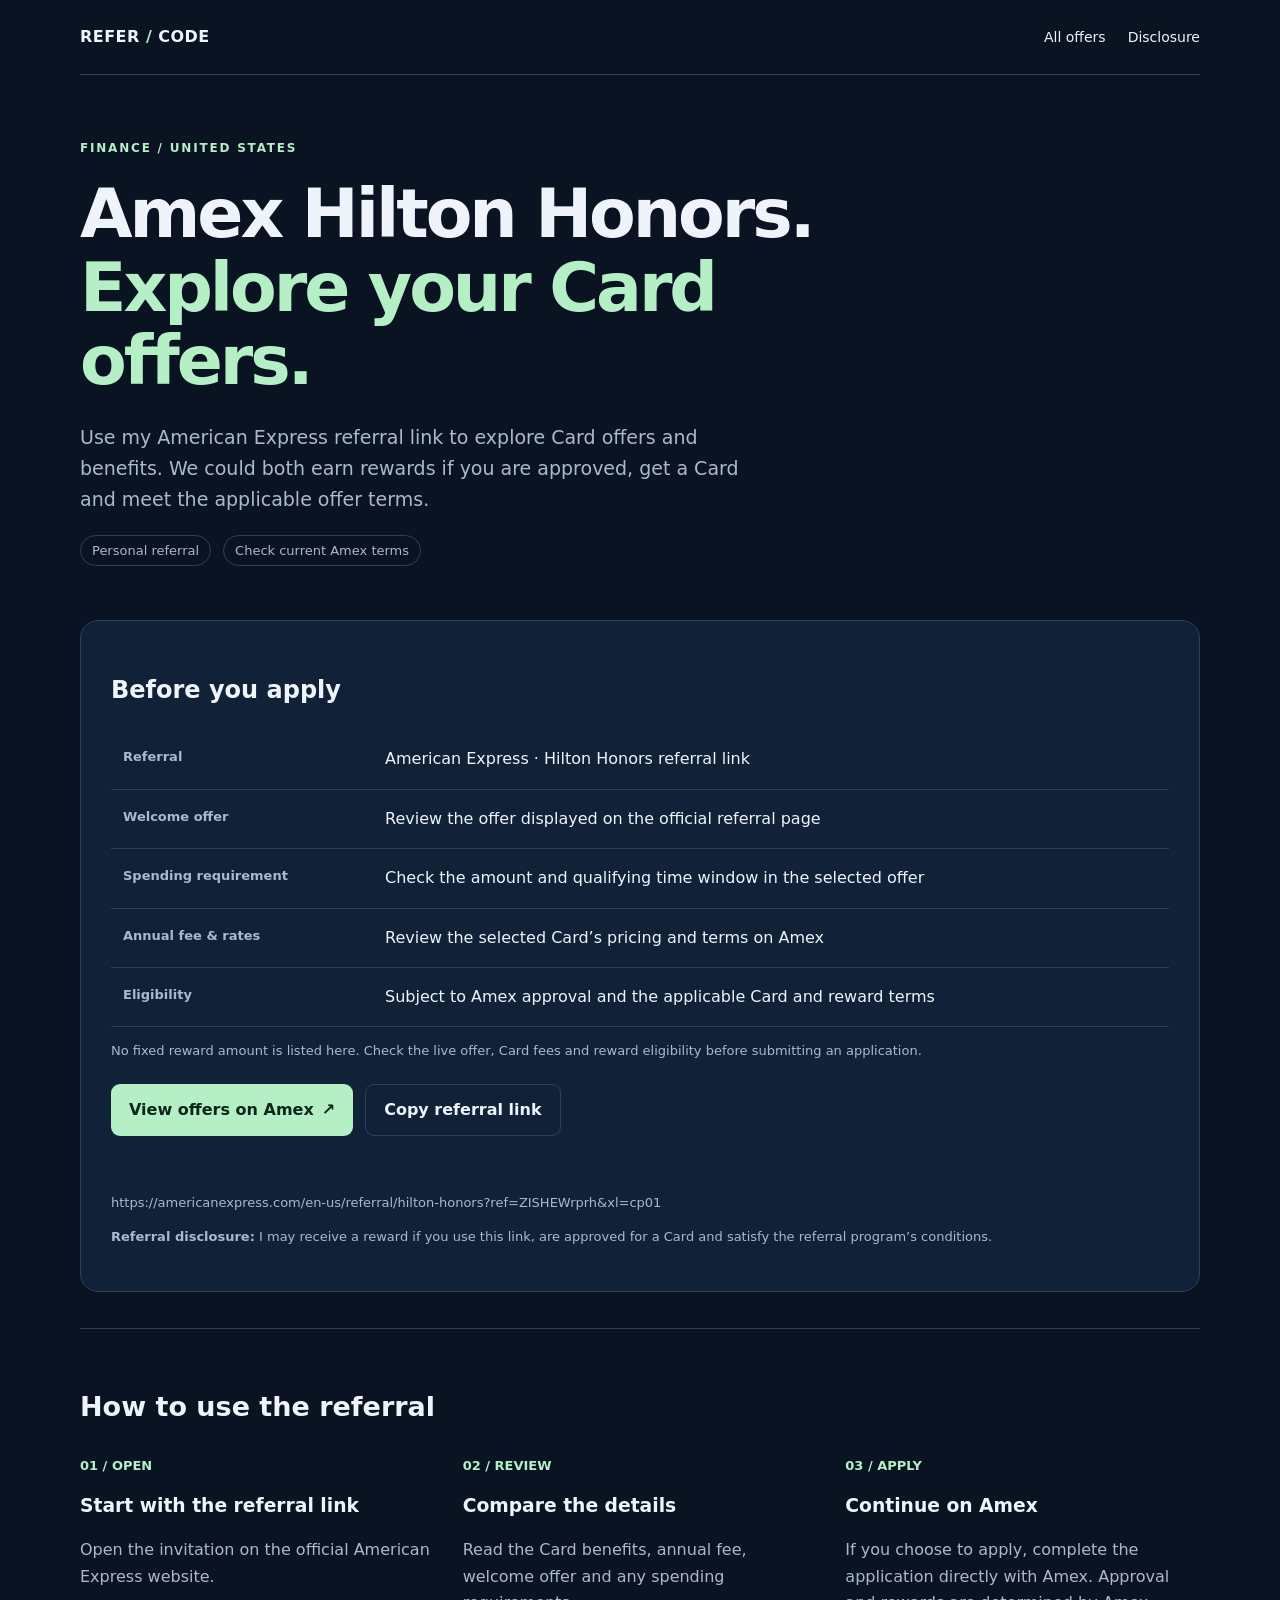
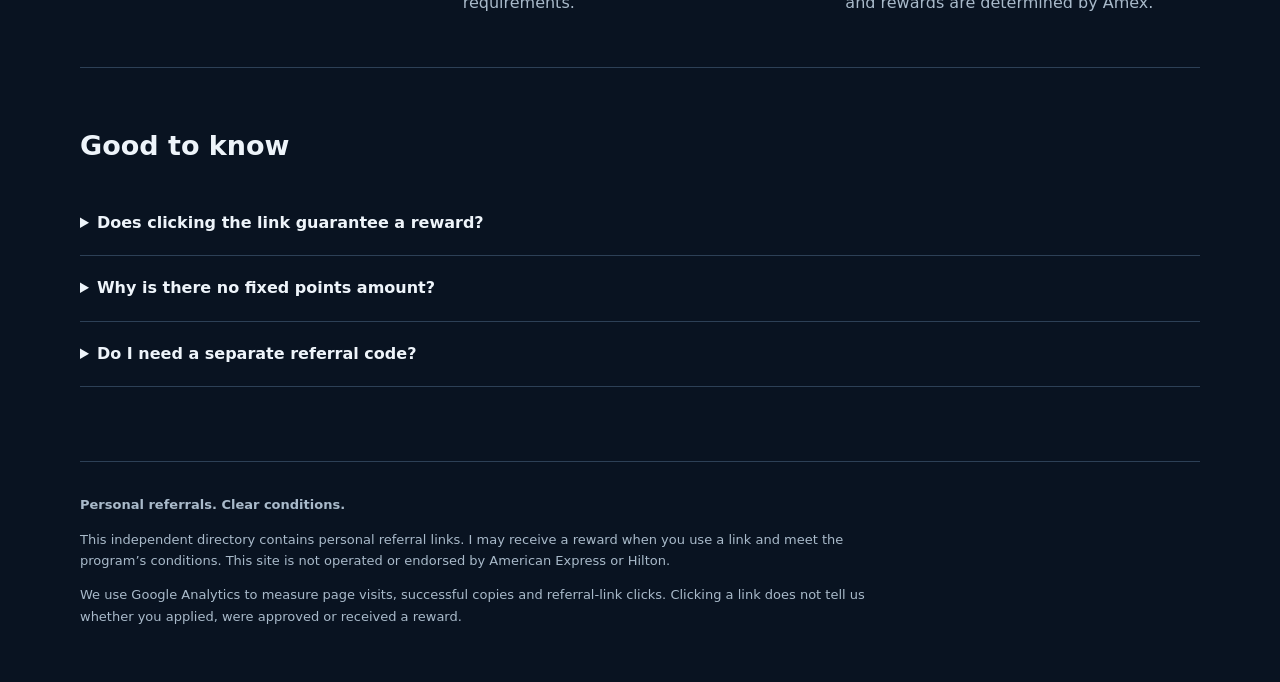
==== amex-hilton/index.html @ e607006a "Add Amex Hilton Honors referral guide and directory entry" ====
<!doctype html>
<html lang="en"><head><meta charset="utf-8"><meta name="viewport" content="width=device-width,initial-scale=1">
<title>Amex Hilton Honors Referral — Card Offers &amp; Benefits</title>
<meta name="description" content="Explore American Express Hilton Honors Card offers through this personal referral link. Review current rewards, fees and eligibility on Amex.">
<link rel="canonical" href="https://zz11ss11zz.github.io/refercode/amex-hilton/">
<meta property="og:title" content="Amex Hilton Honors Referral — Card Offers &amp; Benefits"><meta property="og:description" content="A personal Amex referral link. Check current offers, fees and eligibility before applying."><meta property="og:type" content="website"><meta property="og:url" content="https://zz11ss11zz.github.io/refercode/amex-hilton/">
<link rel="stylesheet" href="../styles.css"><script defer src="../site.js"></script></head>
<body><div class="wrap"><header><a class="brand" href="../">REFER<span> / </span>CODE</a><nav aria-label="Main navigation"><a href="../">All offers</a><a href="#disclosure">Disclosure</a></nav></header>
<main><section class="hero"><div class="eyebrow">Finance / United States</div><h1>Amex Hilton Honors.<br><span>Explore your Card offers.</span></h1><p class="lead">Use my American Express referral link to explore Card offers and benefits. We could both earn rewards if you are approved, get a Card and meet the applicable offer terms.</p><div class="meta"><span class="badge">Personal referral</span><span class="badge">Check current Amex terms</span></div></section>
<section class="offer" aria-labelledby="offer"><h2 id="offer">Before you apply</h2><div class="tablewrap"><table><tbody>
<tr><th scope="row">Referral</th><td>American Express · Hilton Honors referral link</td></tr>
<tr><th scope="row">Welcome offer</th><td>Review the offer displayed on the official referral page</td></tr>
<tr><th scope="row">Spending requirement</th><td>Check the amount and qualifying time window in the selected offer</td></tr>
<tr><th scope="row">Annual fee &amp; rates</th><td>Review the selected Card’s pricing and terms on Amex</td></tr>
<tr><th scope="row">Eligibility</th><td>Subject to Amex approval and the applicable Card and reward terms</td></tr>
</tbody></table></div><p class="fine">No fixed reward amount is listed here. Check the live offer, Card fees and reward eligibility before submitting an application.</p>
<div class="actions"><a class="button" data-referral data-platform="amex" data-program="hilton-honors" data-location="hero" href="https://americanexpress.com/en-us/referral/hilton-honors?ref=ZISHEWrprh&amp;xl=cp01" target="_blank" rel="sponsored noopener noreferrer">View offers on Amex <span aria-hidden="true">↗</span></a><button class="action secondary" data-copy-link="https://americanexpress.com/en-us/referral/hilton-honors?ref=ZISHEWrprh&amp;xl=cp01" data-platform="amex" data-program="hilton-honors">Copy referral link</button></div><p class="fine" id="status" role="status" aria-live="polite"></p><p class="linktext">https://americanexpress.com/en-us/referral/hilton-honors?ref=ZISHEWrprh&amp;xl=cp01</p><p class="fine"><strong>Referral disclosure:</strong> I may receive a reward if you use this link, are approved for a Card and satisfy the referral program’s conditions.</p></section>
<section class="section"><h2>How to use the referral</h2><div class="steps"><div><b>01 / OPEN</b><h3>Start with the referral link</h3><p>Open the invitation on the official American Express website.</p></div><div><b>02 / REVIEW</b><h3>Compare the details</h3><p>Read the Card benefits, annual fee, welcome offer and any spending requirements.</p></div><div><b>03 / APPLY</b><h3>Continue on Amex</h3><p>If you choose to apply, complete the application directly with Amex. Approval and rewards are determined by Amex.</p></div></div></section>
<section class="section"><h2>Good to know</h2><details><summary>Does clicking the link guarantee a reward?</summary><p>No. Approval, receiving a Card and satisfying the applicable offer requirements may be necessary. Clicking or copying a link alone earns no reward.</p></details><details><summary>Why is there no fixed points amount?</summary><p>We have not verified a specific current welcome offer for this referral. Use the official link to review the offer shown to you.</p></details><details><summary>Do I need a separate referral code?</summary><p>The referral identifier is already included in the link. Keep the complete link when sharing or opening it.</p></details></section></main>
<footer id="disclosure"><strong>Personal referrals. Clear conditions.</strong><p>This independent directory contains personal referral links. I may receive a reward when you use a link and meet the program’s conditions. This site is not operated or endorsed by American Express or Hilton.</p><p>We use Google Analytics to measure page visits, successful copies and referral-link clicks. Clicking a link does not tell us whether you applied, were approved or received a reward.</p></footer></div></body></html>
---- styles.css ----
:root{color-scheme:dark;--bg:#091321;--panel:#112238;--line:#2d4056;--text:#eef4fa;--muted:#a9baca;--accent:#b5efc6}*{box-sizing:border-box}body{margin:0;background:var(--bg);color:var(--text);font:16px/1.65 system-ui,sans-serif}a{color:inherit}button,input,select{font:inherit}a:focus-visible,button:focus-visible,input:focus-visible,select:focus-visible{outline:3px solid var(--accent);outline-offset:5px}.wrap{width:min(1120px,calc(100% - 40px));margin:auto}header{padding:24px 0;border-bottom:1px solid var(--line);display:flex;justify-content:space-between;gap:20px;align-items:center}.brand{text-decoration:none;font-weight:800;letter-spacing:.03em}.brand span{color:var(--accent)}nav{display:flex;gap:22px;font-size:14px}nav a{text-decoration:none}.hero{padding:64px 0 42px}.eyebrow{color:var(--accent);letter-spacing:.15em;font-size:12px;font-weight:750;text-transform:uppercase}h1{font-size:clamp(38px,6vw,68px);line-height:1.08;letter-spacing:-.045em;max-width:850px;margin:18px 0 24px}h1 span{color:var(--accent)}.lead{font-size:19px;color:var(--muted);max-width:680px}.meta{display:flex;gap:12px;flex-wrap:wrap;color:var(--muted);font-size:13px}.badge{border:1px solid var(--line);padding:4px 11px;border-radius:30px}.toolbar{display:flex;gap:14px;margin:20px 0 12px}label{display:grid;gap:6px;font-size:13px;color:var(--muted)}.search{flex:1}input,select{background:var(--panel);border:1px solid var(--line);border-radius:9px;padding:12px;color:var(--text);min-width:0;width:100%}.grid{display:grid;grid-template-columns:repeat(2,minmax(0,1fr));gap:22px;margin:25px 0 52px}.card{background:linear-gradient(135deg,#172f4c,#102035);border:1px solid var(--line);border-radius:18px;padding:28px;display:flex;flex-direction:column;align-items:flex-start}.card.ai{background:linear-gradient(135deg,#18392e,#102522)}.card .category{font-size:12px;text-transform:uppercase;letter-spacing:.12em;color:var(--muted)}.card h2{font-size:28px;margin:17px 0 4px}.reward{font-size:36px;line-height:1.15;font-weight:780;letter-spacing:-.03em;margin:22px 0 8px}.card p{color:var(--muted)}.card .button{margin-top:auto}.button,button.action{display:inline-flex;justify-content:center;align-items:center;gap:8px;background:var(--accent);color:#0c2617;border:0;border-radius:9px;padding:12px 18px;font-weight:750;text-decoration:none;cursor:pointer}.button.secondary,button.secondary{background:transparent;color:var(--text);border:1px solid var(--line)}.actions{display:flex;gap:12px;flex-wrap:wrap;margin:22px 0}.fine{font-size:13px;color:var(--muted)}.section{padding:34px 0;border-top:1px solid var(--line)}.section h2{font-size:27px}.steps{display:grid;grid-template-columns:repeat(3,1fr);gap:28px}.steps b{color:var(--accent);font-size:13px}.steps h3{margin:12px 0}.steps p{color:var(--muted)}.offer{padding:30px;background:var(--panel);border-radius:18px;border:1px solid var(--line);margin:12px 0 36px}.tablewrap{overflow-x:auto}table{border-collapse:collapse;width:100%;text-align:left}th,td{padding:16px 12px;border-bottom:1px solid var(--line);vertical-align:top}th{color:var(--muted);font-size:13px}td strong{font-size:20px}details{padding:19px 0;border-bottom:1px solid var(--line)}summary{cursor:pointer;font-weight:700}details p{max-width:800px;color:var(--muted)}footer{padding:32px 0 42px;border-top:1px solid var(--line);color:var(--muted);font-size:13px;margin-top:40px}footer p{max-width:820px}.linktext{overflow-wrap:anywhere;color:var(--muted);font-size:13px}#status{min-height:1.6em} [hidden]{display:none!important}@media(max-width:650px){.wrap{width:calc(100% - 32px)}.hero{padding-top:40px}.grid,.steps{grid-template-columns:1fr}.toolbar{flex-direction:column}.card{padding:23px}nav{gap:14px}.offer{padding:18px}.reward{font-size:32px}th,td{padding:12px 8px;font-size:14px}.actions>*{width:100%}}
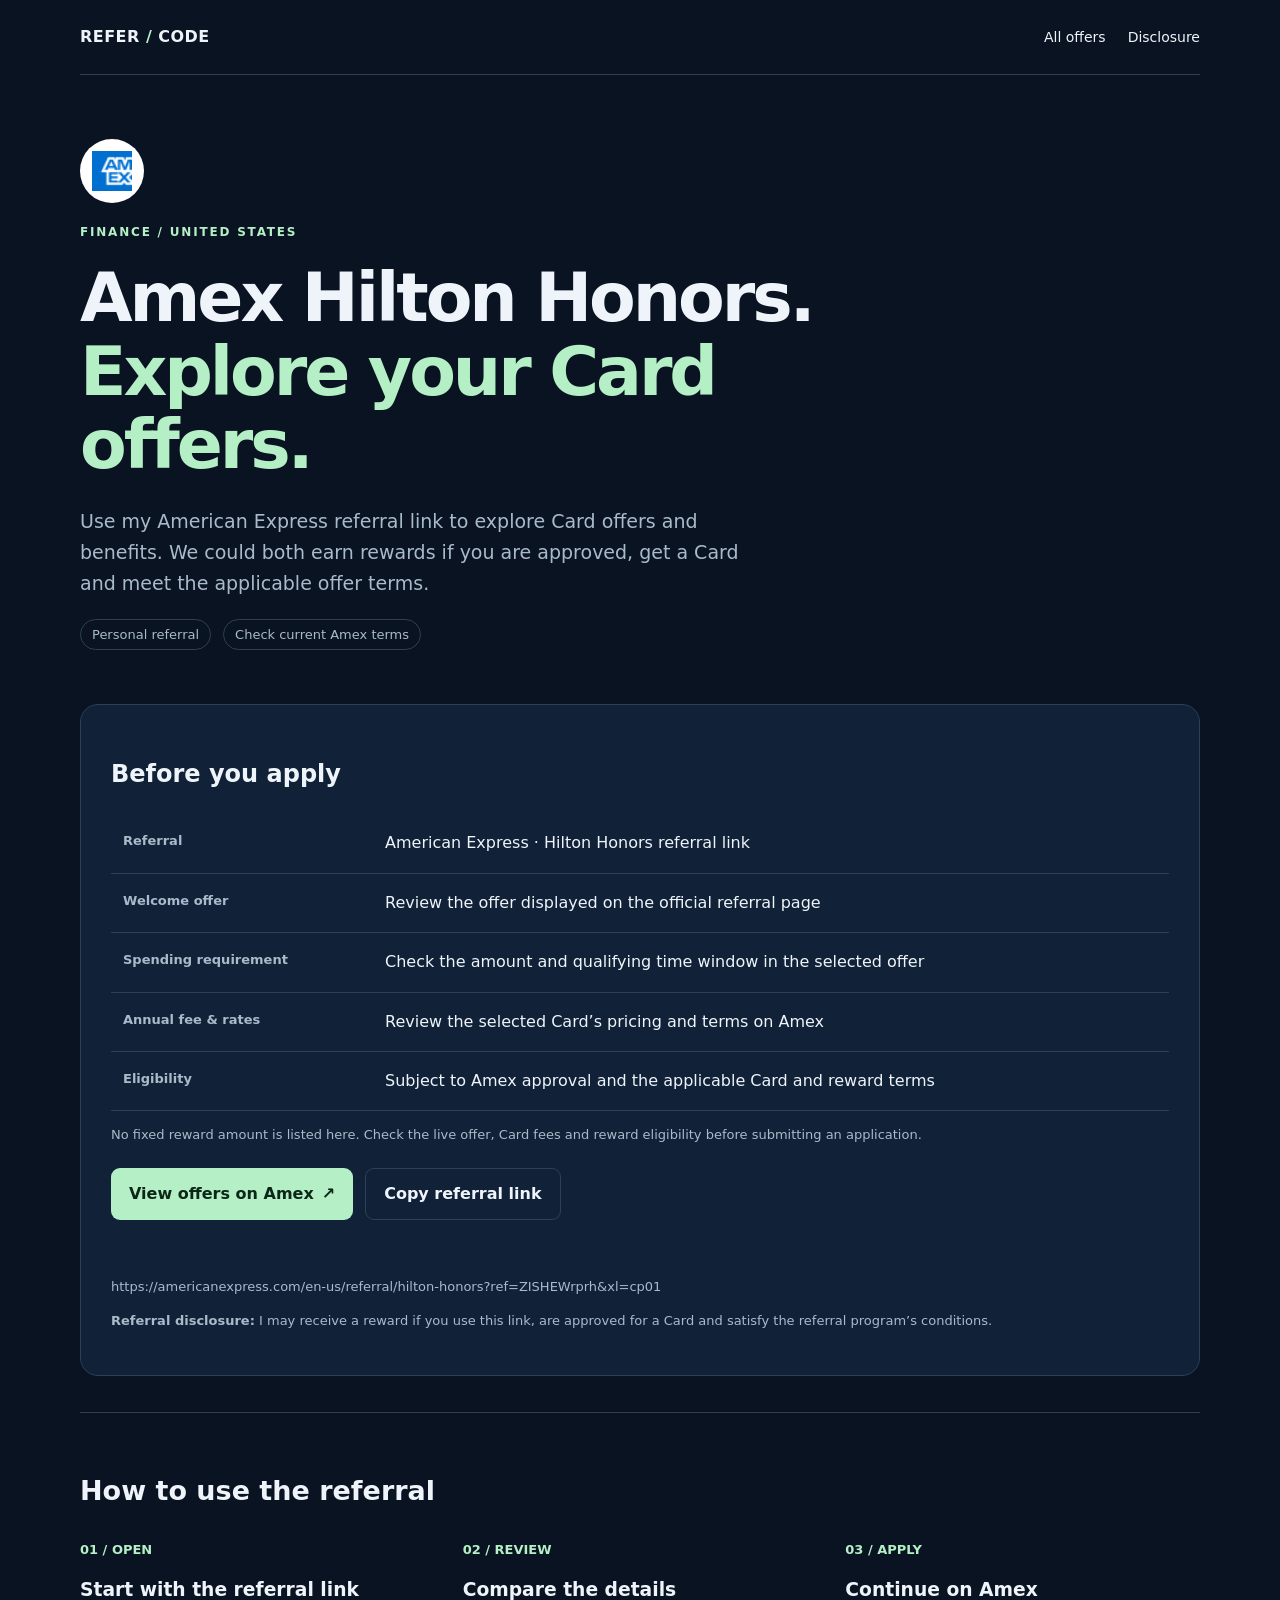
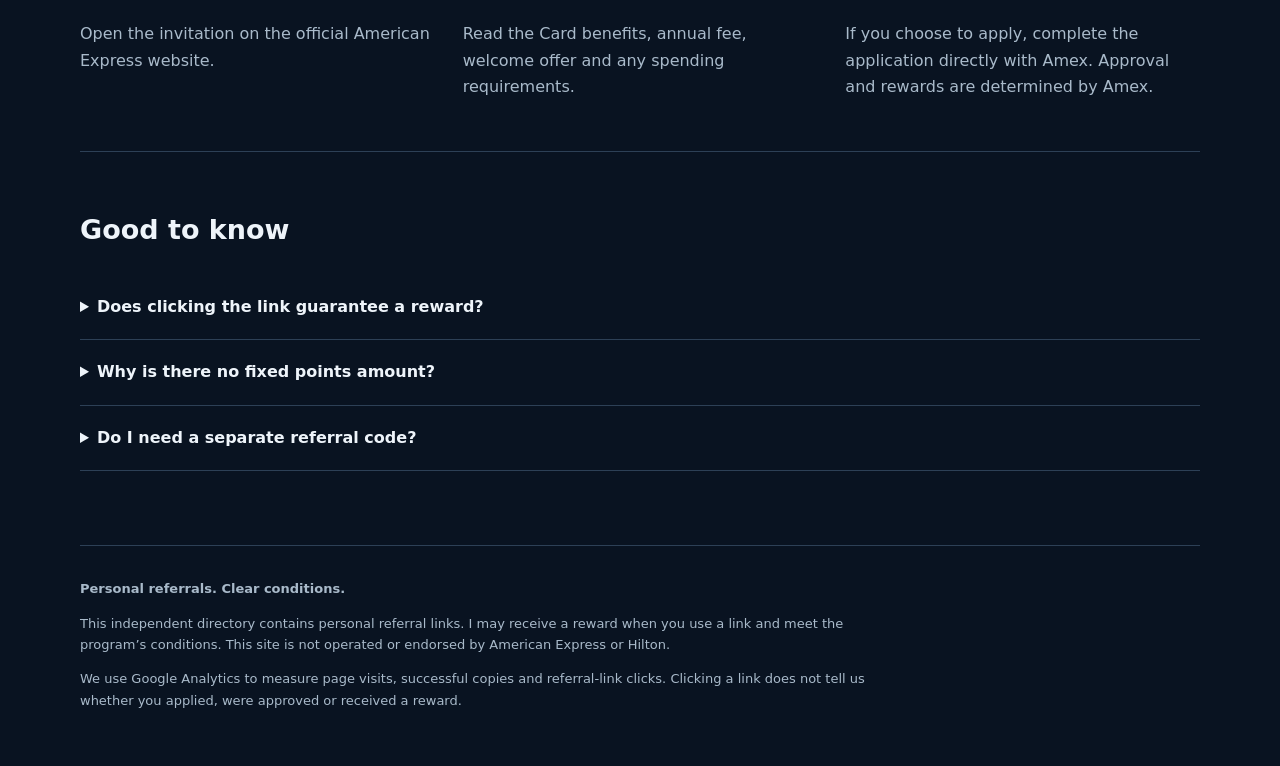
==== commit ef9d438a: "Add locally hosted brand icons to referral cards and pages" ====
--- a/amex-hilton/index.html
+++ b/amex-hilton/index.html
@@ -4,9 +4,9 @@
 <meta name="description" content="Explore American Express Hilton Honors Card offers through this personal referral link. Review current rewards, fees and eligibility on Amex.">
 <link rel="canonical" href="https://zz11ss11zz.github.io/refercode/amex-hilton/">
 <meta property="og:title" content="Amex Hilton Honors Referral — Card Offers &amp; Benefits"><meta property="og:description" content="A personal Amex referral link. Check current offers, fees and eligibility before applying."><meta property="og:type" content="website"><meta property="og:url" content="https://zz11ss11zz.github.io/refercode/amex-hilton/">
-<link rel="stylesheet" href="../styles.css"><script defer src="../site.js"></script></head>
+<link rel="stylesheet" href="../styles.css?v=20261024-brand-icons"><script defer src="../site.js"></script></head>
 <body><div class="wrap"><header><a class="brand" href="../">REFER<span> / </span>CODE</a><nav aria-label="Main navigation"><a href="../">All offers</a><a href="#disclosure">Disclosure</a></nav></header>
-<main><section class="hero"><div class="eyebrow">Finance / United States</div><h1>Amex Hilton Honors.<br><span>Explore your Card offers.</span></h1><p class="lead">Use my American Express referral link to explore Card offers and benefits. We could both earn rewards if you are approved, get a Card and meet the applicable offer terms.</p><div class="meta"><span class="badge">Personal referral</span><span class="badge">Check current Amex terms</span></div></section>
+<main><section class="hero"><span class="brand-icon" aria-hidden="true"><img src="../assets/brands/amex.svg" alt="" width="36" height="36"></span><div class="eyebrow">Finance / United States</div><h1>Amex Hilton Honors.<br><span>Explore your Card offers.</span></h1><p class="lead">Use my American Express referral link to explore Card offers and benefits. We could both earn rewards if you are approved, get a Card and meet the applicable offer terms.</p><div class="meta"><span class="badge">Personal referral</span><span class="badge">Check current Amex terms</span></div></section>
 <section class="offer" aria-labelledby="offer"><h2 id="offer">Before you apply</h2><div class="tablewrap"><table><tbody>
 <tr><th scope="row">Referral</th><td>American Express · Hilton Honors referral link</td></tr>
 <tr><th scope="row">Welcome offer</th><td>Review the offer displayed on the official referral page</td></tr>
@@ -18,3 +18,4 @@
 <section class="section"><h2>How to use the referral</h2><div class="steps"><div><b>01 / OPEN</b><h3>Start with the referral link</h3><p>Open the invitation on the official American Express website.</p></div><div><b>02 / REVIEW</b><h3>Compare the details</h3><p>Read the Card benefits, annual fee, welcome offer and any spending requirements.</p></div><div><b>03 / APPLY</b><h3>Continue on Amex</h3><p>If you choose to apply, complete the application directly with Amex. Approval and rewards are determined by Amex.</p></div></div></section>
 <section class="section"><h2>Good to know</h2><details><summary>Does clicking the link guarantee a reward?</summary><p>No. Approval, receiving a Card and satisfying the applicable offer requirements may be necessary. Clicking or copying a link alone earns no reward.</p></details><details><summary>Why is there no fixed points amount?</summary><p>We have not verified a specific current welcome offer for this referral. Use the official link to review the offer shown to you.</p></details><details><summary>Do I need a separate referral code?</summary><p>The referral identifier is already included in the link. Keep the complete link when sharing or opening it.</p></details></section></main>
 <footer id="disclosure"><strong>Personal referrals. Clear conditions.</strong><p>This independent directory contains personal referral links. I may receive a reward when you use a link and meet the program’s conditions. This site is not operated or endorsed by American Express or Hilton.</p><p>We use Google Analytics to measure page visits, successful copies and referral-link clicks. Clicking a link does not tell us whether you applied, were approved or received a reward.</p></footer></div></body></html>
+
--- a/styles.css
+++ b/styles.css
@@ -1 +1,3 @@
-:root{color-scheme:dark;--bg:#091321;--panel:#112238;--line:#2d4056;--text:#eef4fa;--muted:#a9baca;--accent:#b5efc6}*{box-sizing:border-box}body{margin:0;background:var(--bg);color:var(--text);font:16px/1.65 system-ui,sans-serif}a{color:inherit}button,input,select{font:inherit}a:focus-visible,button:focus-visible,input:focus-visible,select:focus-visible{outline:3px solid var(--accent);outline-offset:5px}.wrap{width:min(1120px,calc(100% - 40px));margin:auto}header{padding:24px 0;border-bottom:1px solid var(--line);display:flex;justify-content:space-between;gap:20px;align-items:center}.brand{text-decoration:none;font-weight:800;letter-spacing:.03em}.brand span{color:var(--accent)}nav{display:flex;gap:22px;font-size:14px}nav a{text-decoration:none}.hero{padding:64px 0 42px}.eyebrow{color:var(--accent);letter-spacing:.15em;font-size:12px;font-weight:750;text-transform:uppercase}h1{font-size:clamp(38px,6vw,68px);line-height:1.08;letter-spacing:-.045em;max-width:850px;margin:18px 0 24px}h1 span{color:var(--accent)}.lead{font-size:19px;color:var(--muted);max-width:680px}.meta{display:flex;gap:12px;flex-wrap:wrap;color:var(--muted);font-size:13px}.badge{border:1px solid var(--line);padding:4px 11px;border-radius:30px}.toolbar{display:flex;gap:14px;margin:20px 0 12px}label{display:grid;gap:6px;font-size:13px;color:var(--muted)}.search{flex:1}input,select{background:var(--panel);border:1px solid var(--line);border-radius:9px;padding:12px;color:var(--text);min-width:0;width:100%}.grid{display:grid;grid-template-columns:repeat(2,minmax(0,1fr));gap:22px;margin:25px 0 52px}.card{background:linear-gradient(135deg,#172f4c,#102035);border:1px solid var(--line);border-radius:18px;padding:28px;display:flex;flex-direction:column;align-items:flex-start}.card.ai{background:linear-gradient(135deg,#18392e,#102522)}.card .category{font-size:12px;text-transform:uppercase;letter-spacing:.12em;color:var(--muted)}.card h2{font-size:28px;margin:17px 0 4px}.reward{font-size:36px;line-height:1.15;font-weight:780;letter-spacing:-.03em;margin:22px 0 8px}.card p{color:var(--muted)}.card .button{margin-top:auto}.button,button.action{display:inline-flex;justify-content:center;align-items:center;gap:8px;background:var(--accent);color:#0c2617;border:0;border-radius:9px;padding:12px 18px;font-weight:750;text-decoration:none;cursor:pointer}.button.secondary,button.secondary{background:transparent;color:var(--text);border:1px solid var(--line)}.actions{display:flex;gap:12px;flex-wrap:wrap;margin:22px 0}.fine{font-size:13px;color:var(--muted)}.section{padding:34px 0;border-top:1px solid var(--line)}.section h2{font-size:27px}.steps{display:grid;grid-template-columns:repeat(3,1fr);gap:28px}.steps b{color:var(--accent);font-size:13px}.steps h3{margin:12px 0}.steps p{color:var(--muted)}.offer{padding:30px;background:var(--panel);border-radius:18px;border:1px solid var(--line);margin:12px 0 36px}.tablewrap{overflow-x:auto}table{border-collapse:collapse;width:100%;text-align:left}th,td{padding:16px 12px;border-bottom:1px solid var(--line);vertical-align:top}th{color:var(--muted);font-size:13px}td strong{font-size:20px}details{padding:19px 0;border-bottom:1px solid var(--line)}summary{cursor:pointer;font-weight:700}details p{max-width:800px;color:var(--muted)}footer{padding:32px 0 42px;border-top:1px solid var(--line);color:var(--muted);font-size:13px;margin-top:40px}footer p{max-width:820px}.linktext{overflow-wrap:anywhere;color:var(--muted);font-size:13px}#status{min-height:1.6em} [hidden]{display:none!important}@media(max-width:650px){.wrap{width:calc(100% - 32px)}.hero{padding-top:40px}.grid,.steps{grid-template-columns:1fr}.toolbar{flex-direction:column}.card{padding:23px}nav{gap:14px}.offer{padding:18px}.reward{font-size:32px}th,td{padding:12px 8px;font-size:14px}.actions>*{width:100%}}+:root{color-scheme:dark;--bg:#091321;--panel:#112238;--line:#2d4056;--text:#eef4fa;--muted:#a9baca;--accent:#b5efc6}*{box-sizing:border-box}body{margin:0;background:var(--bg);color:var(--text);font:16px/1.65 system-ui,sans-serif}a{color:inherit}button,input,select{font:inherit}a:focus-visible,button:focus-visible,input:focus-visible,select:focus-visible{outline:3px solid var(--accent);outline-offset:5px}.wrap{width:min(1120px,calc(100% - 40px));margin:auto}header{padding:24px 0;border-bottom:1px solid var(--line);display:flex;justify-content:space-between;gap:20px;align-items:center}.brand{text-decoration:none;font-weight:800;letter-spacing:.03em}.brand span{color:var(--accent)}nav{display:flex;gap:22px;font-size:14px}nav a{text-decoration:none}.hero{padding:64px 0 42px}.eyebrow{color:var(--accent);letter-spacing:.15em;font-size:12px;font-weight:750;text-transform:uppercase}h1{font-size:clamp(38px,6vw,68px);line-height:1.08;letter-spacing:-.045em;max-width:850px;margin:18px 0 24px}h1 span{color:var(--accent)}.lead{font-size:19px;color:var(--muted);max-width:680px}.meta{display:flex;gap:12px;flex-wrap:wrap;color:var(--muted);font-size:13px}.badge{border:1px solid var(--line);padding:4px 11px;border-radius:30px}.toolbar{display:flex;gap:14px;margin:20px 0 12px}label{display:grid;gap:6px;font-size:13px;color:var(--muted)}.search{flex:1}input,select{background:var(--panel);border:1px solid var(--line);border-radius:9px;padding:12px;color:var(--text);min-width:0;width:100%}.grid{display:grid;grid-template-columns:repeat(2,minmax(0,1fr));gap:22px;margin:25px 0 52px}.card{background:linear-gradient(135deg,#172f4c,#102035);border:1px solid var(--line);border-radius:18px;padding:28px;display:flex;flex-direction:column;align-items:flex-start}.card.ai{background:linear-gradient(135deg,#18392e,#102522)}.card .category{font-size:12px;text-transform:uppercase;letter-spacing:.12em;color:var(--muted)}.card h2{font-size:28px;margin:17px 0 4px}.reward{font-size:36px;line-height:1.15;font-weight:780;letter-spacing:-.03em;margin:22px 0 8px}.card p{color:var(--muted)}.card .button{margin-top:auto}.button,button.action{display:inline-flex;justify-content:center;align-items:center;gap:8px;background:var(--accent);color:#0c2617;border:0;border-radius:9px;padding:12px 18px;font-weight:750;text-decoration:none;cursor:pointer}.button.secondary,button.secondary{background:transparent;color:var(--text);border:1px solid var(--line)}.actions{display:flex;gap:12px;flex-wrap:wrap;margin:22px 0}.fine{font-size:13px;color:var(--muted)}.section{padding:34px 0;border-top:1px solid var(--line)}.section h2{font-size:27px}.steps{display:grid;grid-template-columns:repeat(3,1fr);gap:28px}.steps b{color:var(--accent);font-size:13px}.steps h3{margin:12px 0}.steps p{color:var(--muted)}.offer{padding:30px;background:var(--panel);border-radius:18px;border:1px solid var(--line);margin:12px 0 36px}.tablewrap{overflow-x:auto}table{border-collapse:collapse;width:100%;text-align:left}th,td{padding:16px 12px;border-bottom:1px solid var(--line);vertical-align:top}th{color:var(--muted);font-size:13px}td strong{font-size:20px}details{padding:19px 0;border-bottom:1px solid var(--line)}summary{cursor:pointer;font-weight:700}details p{max-width:800px;color:var(--muted)}footer{padding:32px 0 42px;border-top:1px solid var(--line);color:var(--muted);font-size:13px;margin-top:40px}footer p{max-width:820px}.linktext{overflow-wrap:anywhere;color:var(--muted);font-size:13px}#status{min-height:1.6em} [hidden]{display:none!important}@media(max-width:650px){.wrap{width:calc(100% - 32px)}.hero{padding-top:40px}.grid,.steps{grid-template-columns:1fr}.toolbar{flex-direction:column}.card{padding:23px}nav{gap:14px}.offer{padding:18px}.reward{font-size:32px}th,td{padding:12px 8px;font-size:14px}.actions>*{width:100%}}
+
+.brand-icon{width:56px;height:56px;flex:0 0 56px;border-radius:50%;background:#fff;display:inline-flex;align-items:center;justify-content:center;overflow:hidden}.brand-icon img{display:block;width:36px;height:36px;object-fit:contain}.program-heading{display:flex;align-items:center;gap:14px;margin:18px 0 4px}.card .program-heading h2{margin:0;font-size:26px;line-height:1.2}.hero>.brand-icon{margin-bottom:20px;width:64px;height:64px}.hero>.brand-icon img{width:40px;height:40px}
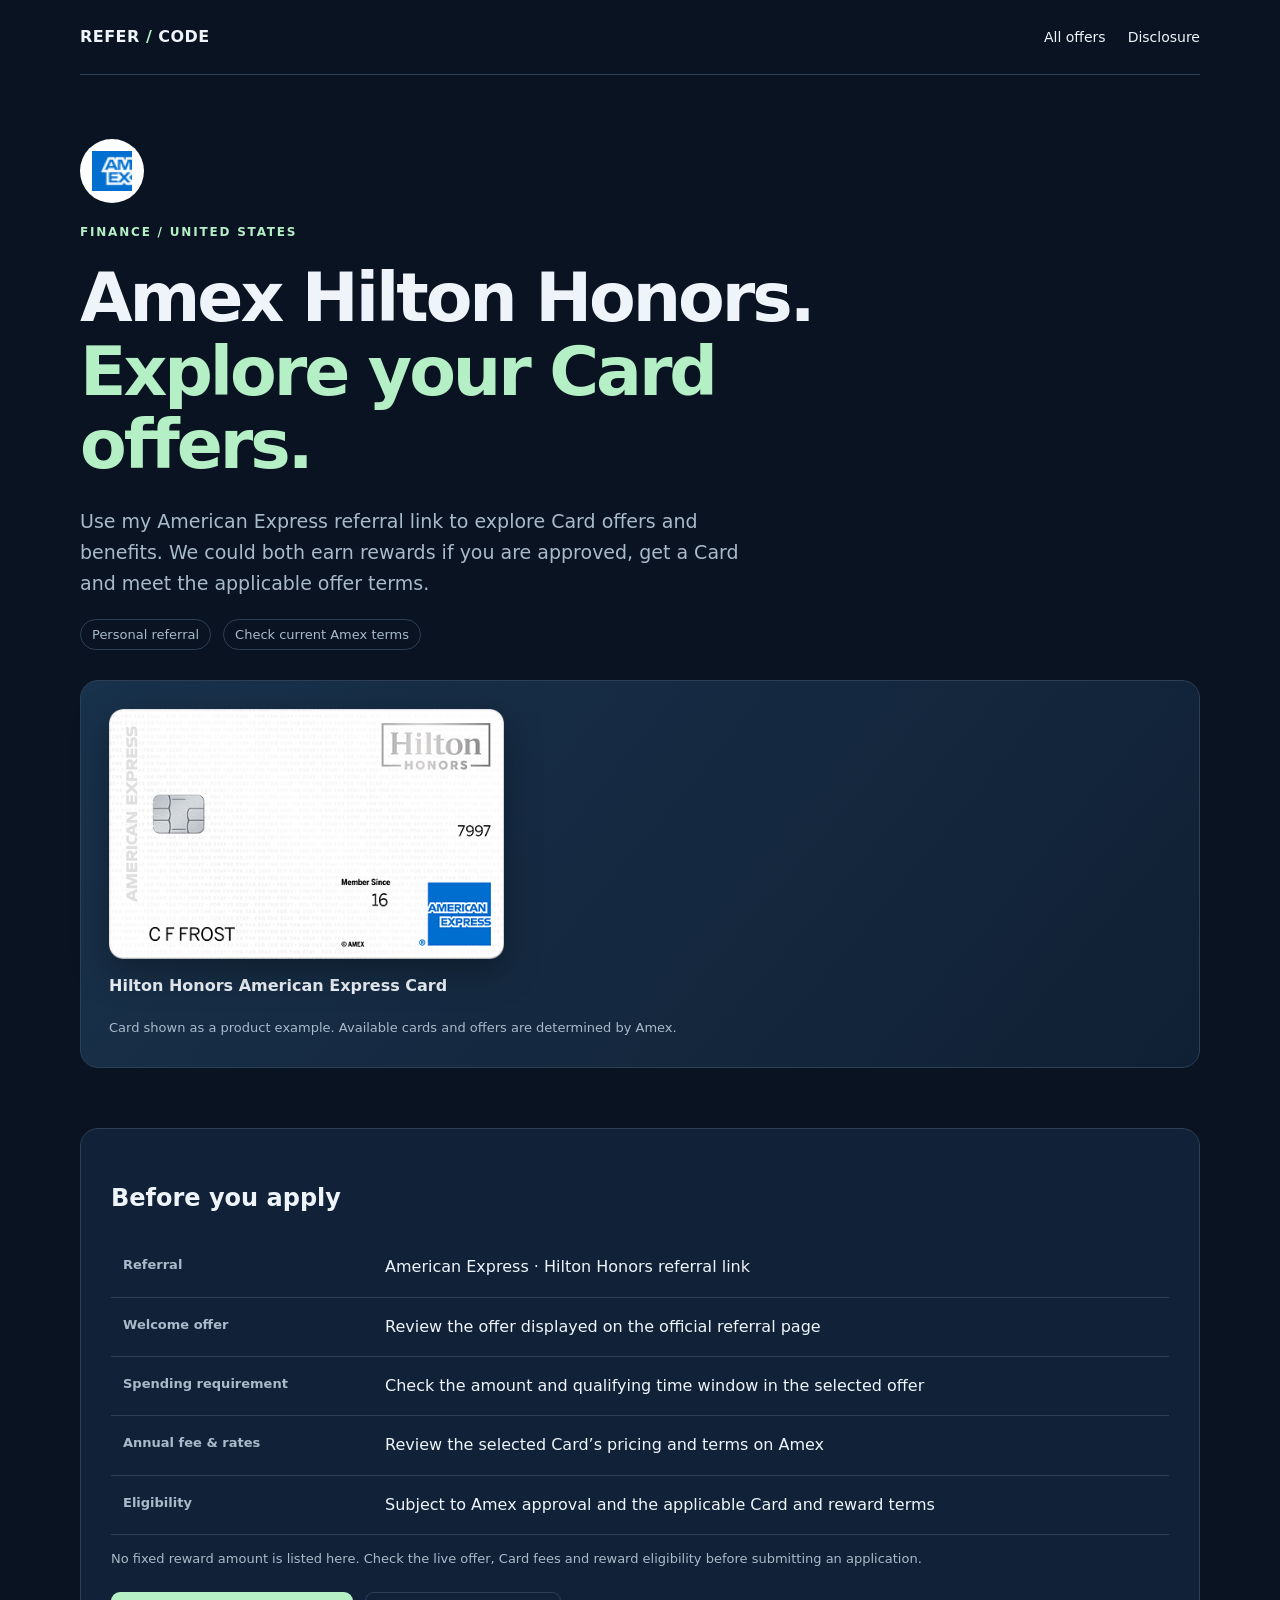
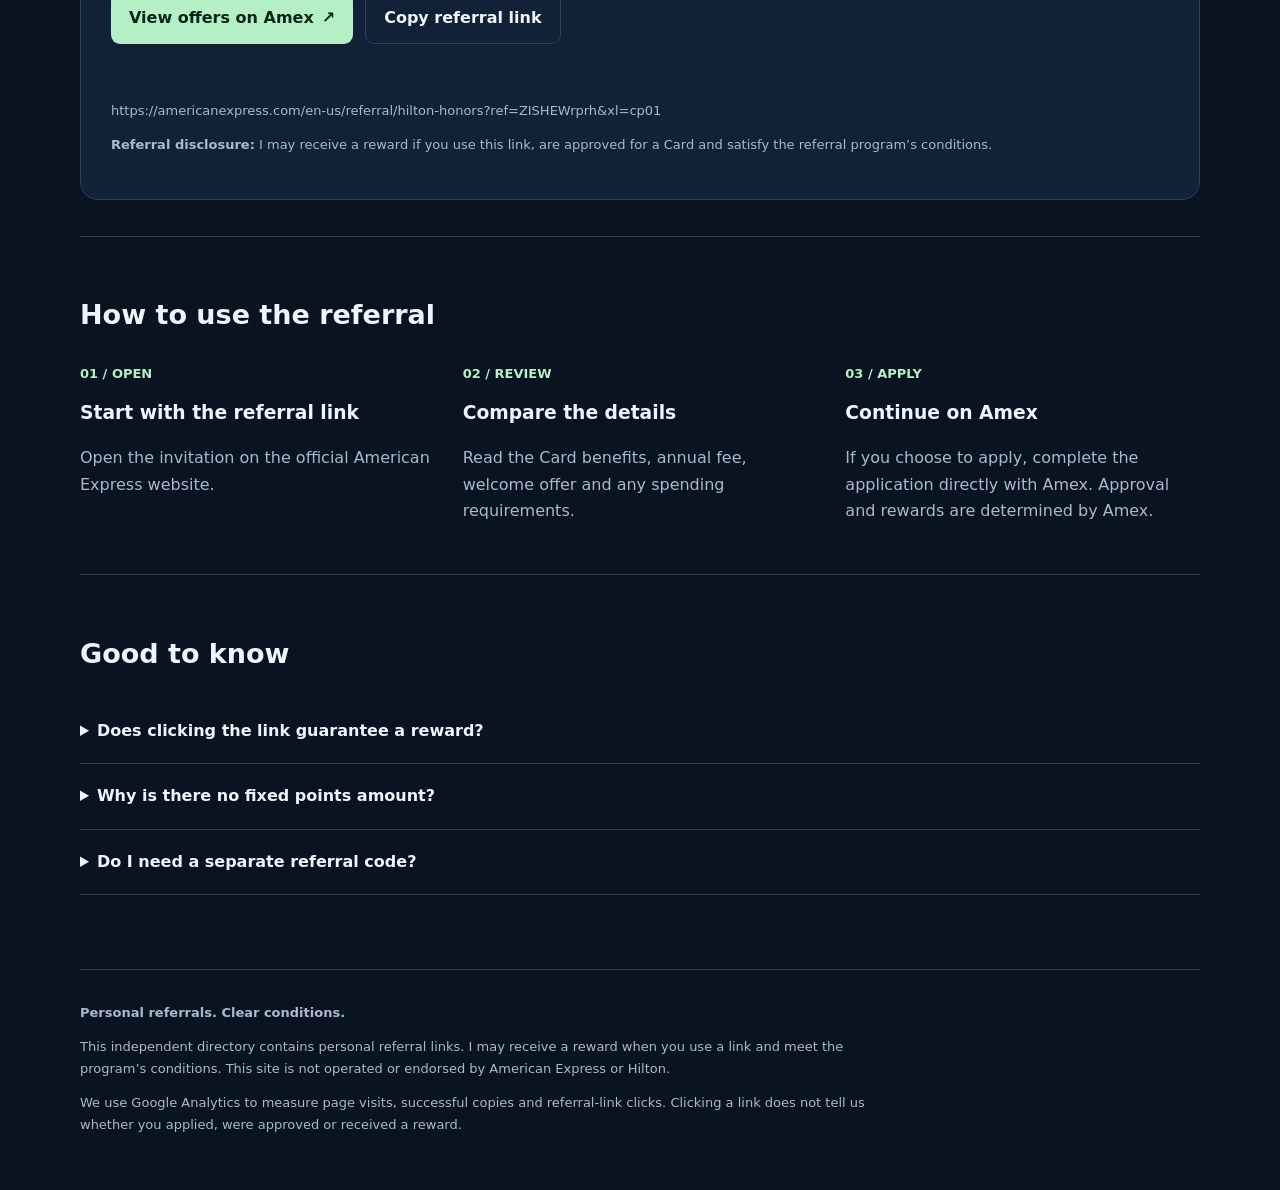
==== commit cf48d638: "Show real card artwork on five financial referral detail pages" ====
--- a/amex-hilton/index.html
+++ b/amex-hilton/index.html
@@ -4,9 +4,9 @@
 <meta name="description" content="Explore American Express Hilton Honors Card offers through this personal referral link. Review current rewards, fees and eligibility on Amex.">
 <link rel="canonical" href="https://zz11ss11zz.github.io/refercode/amex-hilton/">
 <meta property="og:title" content="Amex Hilton Honors Referral — Card Offers &amp; Benefits"><meta property="og:description" content="A personal Amex referral link. Check current offers, fees and eligibility before applying."><meta property="og:type" content="website"><meta property="og:url" content="https://zz11ss11zz.github.io/refercode/amex-hilton/">
-<link rel="stylesheet" href="../styles.css?v=20261024-brand-icons"><script defer src="../site.js"></script></head>
+<link rel="stylesheet" href="../styles.css?v=20261027-card-gallery"><script defer src="../site.js"></script></head>
 <body><div class="wrap"><header><a class="brand" href="../">REFER<span> / </span>CODE</a><nav aria-label="Main navigation"><a href="../">All offers</a><a href="#disclosure">Disclosure</a></nav></header>
-<main><section class="hero"><span class="brand-icon" aria-hidden="true"><img src="../assets/brands/amex.svg" alt="" width="36" height="36"></span><div class="eyebrow">Finance / United States</div><h1>Amex Hilton Honors.<br><span>Explore your Card offers.</span></h1><p class="lead">Use my American Express referral link to explore Card offers and benefits. We could both earn rewards if you are approved, get a Card and meet the applicable offer terms.</p><div class="meta"><span class="badge">Personal referral</span><span class="badge">Check current Amex terms</span></div></section>
+<main><section class="hero"><span class="brand-icon" aria-hidden="true"><img src="../assets/brands/amex.svg" alt="" width="36" height="36"></span><div class="eyebrow">Finance / United States</div><h1>Amex Hilton Honors.<br><span>Explore your Card offers.</span></h1><p class="lead">Use my American Express referral link to explore Card offers and benefits. We could both earn rewards if you are approved, get a Card and meet the applicable offer terms.</p><div class="meta"><span class="badge">Personal referral</span><span class="badge">Check current Amex terms</span></div><section class="card-gallery" aria-label="Card designs"><div class="card-gallery-grid"><figure><img src="../assets/cards/hilton.png" alt="Hilton Honors American Express Card" decoding="async"><figcaption>Hilton Honors American Express Card</figcaption></figure></div><p class="fine">Card shown as a product example. Available cards and offers are determined by Amex.</p></section></section>
 <section class="offer" aria-labelledby="offer"><h2 id="offer">Before you apply</h2><div class="tablewrap"><table><tbody>
 <tr><th scope="row">Referral</th><td>American Express · Hilton Honors referral link</td></tr>
 <tr><th scope="row">Welcome offer</th><td>Review the offer displayed on the official referral page</td></tr>
--- a/styles.css
+++ b/styles.css
@@ -1,3 +1,5 @@
 :root{color-scheme:dark;--bg:#091321;--panel:#112238;--line:#2d4056;--text:#eef4fa;--muted:#a9baca;--accent:#b5efc6}*{box-sizing:border-box}body{margin:0;background:var(--bg);color:var(--text);font:16px/1.65 system-ui,sans-serif}a{color:inherit}button,input,select{font:inherit}a:focus-visible,button:focus-visible,input:focus-visible,select:focus-visible{outline:3px solid var(--accent);outline-offset:5px}.wrap{width:min(1120px,calc(100% - 40px));margin:auto}header{padding:24px 0;border-bottom:1px solid var(--line);display:flex;justify-content:space-between;gap:20px;align-items:center}.brand{text-decoration:none;font-weight:800;letter-spacing:.03em}.brand span{color:var(--accent)}nav{display:flex;gap:22px;font-size:14px}nav a{text-decoration:none}.hero{padding:64px 0 42px}.eyebrow{color:var(--accent);letter-spacing:.15em;font-size:12px;font-weight:750;text-transform:uppercase}h1{font-size:clamp(38px,6vw,68px);line-height:1.08;letter-spacing:-.045em;max-width:850px;margin:18px 0 24px}h1 span{color:var(--accent)}.lead{font-size:19px;color:var(--muted);max-width:680px}.meta{display:flex;gap:12px;flex-wrap:wrap;color:var(--muted);font-size:13px}.badge{border:1px solid var(--line);padding:4px 11px;border-radius:30px}.toolbar{display:flex;gap:14px;margin:20px 0 12px}label{display:grid;gap:6px;font-size:13px;color:var(--muted)}.search{flex:1}input,select{background:var(--panel);border:1px solid var(--line);border-radius:9px;padding:12px;color:var(--text);min-width:0;width:100%}.grid{display:grid;grid-template-columns:repeat(2,minmax(0,1fr));gap:22px;margin:25px 0 52px}.card{background:linear-gradient(135deg,#172f4c,#102035);border:1px solid var(--line);border-radius:18px;padding:28px;display:flex;flex-direction:column;align-items:flex-start}.card.ai{background:linear-gradient(135deg,#18392e,#102522)}.card .category{font-size:12px;text-transform:uppercase;letter-spacing:.12em;color:var(--muted)}.card h2{font-size:28px;margin:17px 0 4px}.reward{font-size:36px;line-height:1.15;font-weight:780;letter-spacing:-.03em;margin:22px 0 8px}.card p{color:var(--muted)}.card .button{margin-top:auto}.button,button.action{display:inline-flex;justify-content:center;align-items:center;gap:8px;background:var(--accent);color:#0c2617;border:0;border-radius:9px;padding:12px 18px;font-weight:750;text-decoration:none;cursor:pointer}.button.secondary,button.secondary{background:transparent;color:var(--text);border:1px solid var(--line)}.actions{display:flex;gap:12px;flex-wrap:wrap;margin:22px 0}.fine{font-size:13px;color:var(--muted)}.section{padding:34px 0;border-top:1px solid var(--line)}.section h2{font-size:27px}.steps{display:grid;grid-template-columns:repeat(3,1fr);gap:28px}.steps b{color:var(--accent);font-size:13px}.steps h3{margin:12px 0}.steps p{color:var(--muted)}.offer{padding:30px;background:var(--panel);border-radius:18px;border:1px solid var(--line);margin:12px 0 36px}.tablewrap{overflow-x:auto}table{border-collapse:collapse;width:100%;text-align:left}th,td{padding:16px 12px;border-bottom:1px solid var(--line);vertical-align:top}th{color:var(--muted);font-size:13px}td strong{font-size:20px}details{padding:19px 0;border-bottom:1px solid var(--line)}summary{cursor:pointer;font-weight:700}details p{max-width:800px;color:var(--muted)}footer{padding:32px 0 42px;border-top:1px solid var(--line);color:var(--muted);font-size:13px;margin-top:40px}footer p{max-width:820px}.linktext{overflow-wrap:anywhere;color:var(--muted);font-size:13px}#status{min-height:1.6em} [hidden]{display:none!important}@media(max-width:650px){.wrap{width:calc(100% - 32px)}.hero{padding-top:40px}.grid,.steps{grid-template-columns:1fr}.toolbar{flex-direction:column}.card{padding:23px}nav{gap:14px}.offer{padding:18px}.reward{font-size:32px}th,td{padding:12px 8px;font-size:14px}.actions>*{width:100%}}
 
 .brand-icon{width:56px;height:56px;flex:0 0 56px;border-radius:50%;background:#fff;display:inline-flex;align-items:center;justify-content:center;overflow:hidden}.brand-icon img{display:block;width:36px;height:36px;object-fit:contain}.program-heading{display:flex;align-items:center;gap:14px;margin:18px 0 4px}.card .program-heading h2{margin:0;font-size:26px;line-height:1.2}.hero>.brand-icon{margin-bottom:20px;width:64px;height:64px}.hero>.brand-icon img{width:40px;height:40px}
+
+.card-gallery{margin:30px 0 6px;padding:28px;background:linear-gradient(130deg,#19324c,#102034);border:1px solid var(--line);border-radius:18px}.card-gallery-grid{display:grid;grid-template-columns:repeat(auto-fit,minmax(min(100%,260px),1fr));gap:30px;max-width:860px}.card-gallery figure{margin:0;min-width:0}.card-gallery img{display:block;width:100%;max-width:400px;height:250px;object-fit:contain;object-position:left center;filter:drop-shadow(0 12px 18px #0005)}.card-gallery figcaption{margin-top:14px;font-size:16px;font-weight:650}.card-gallery .fine{max-width:800px;margin:18px 0 0}@media(max-width:650px){.card-gallery{padding:20px}.card-gallery img{height:auto;max-height:250px}.card-gallery-grid{gap:24px}}
